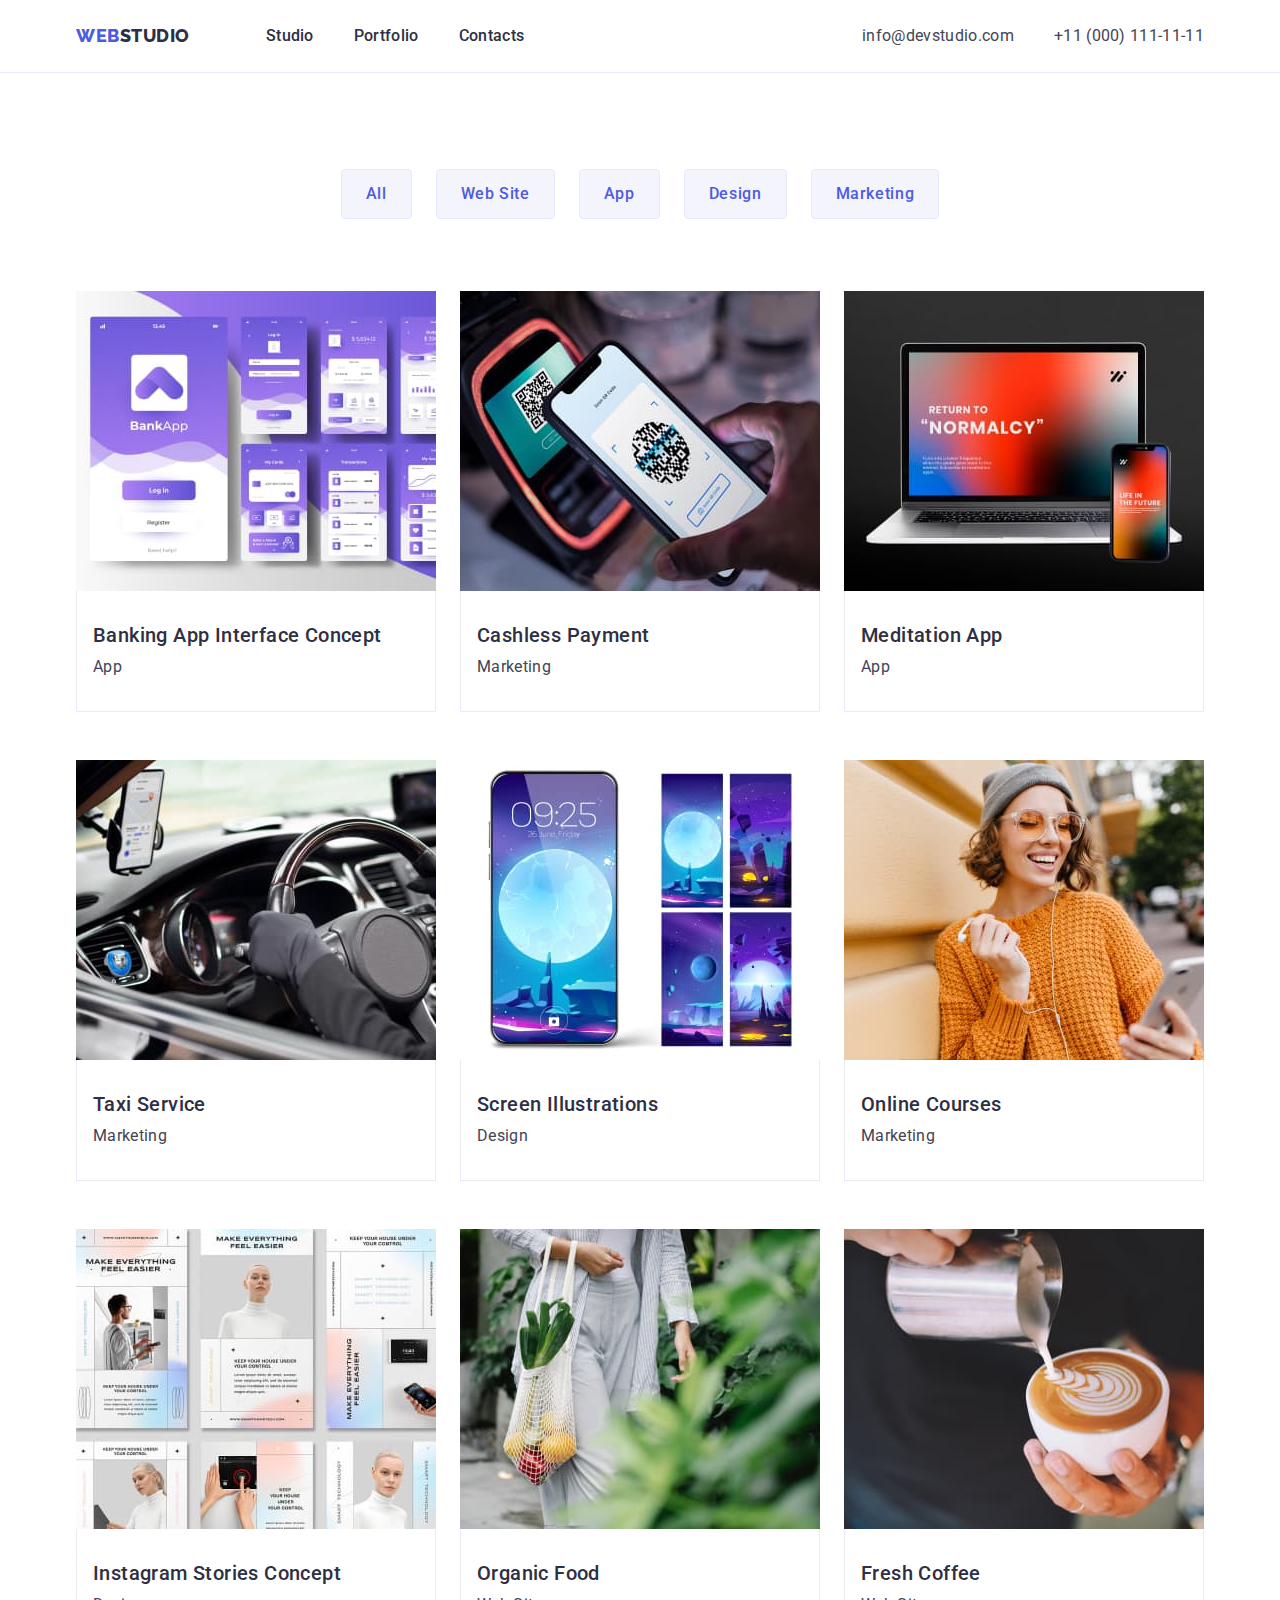
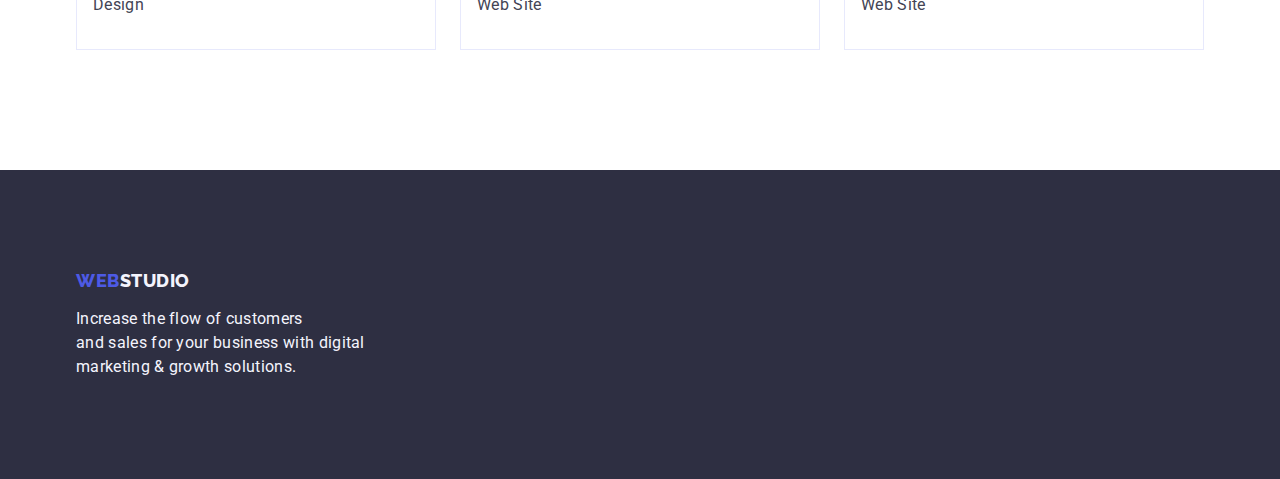
==== portfolio.html @ 68aa48b3 "Initial commit" ====
<!DOCTYPE html>
<html lang="en">
  <head>
    <meta charset="UTF-8" />
    <meta name="viewport" content="width=device-width, initial-scale=1.0" />
    <title>Portfolio</title>
    <!-- Fonts -->
    <link rel="preconnect" href="https://fonts.googleapis.com" />
    <link rel="preconnect" href="https://fonts.gstatic.com" crossorigin />
    <link
      href="https://fonts.googleapis.com/css2?family=Raleway:wght@800&family=Roboto:wght@400;500;700&display=swap"
      rel="stylesheet" />
    <!-- Normalize -->
    <link rel="stylesheet" href="https://cdn.jsdelivr.net/npm/modern-normalize@2.0.0/modern-normalize.min.css" />
    <!-- Custom styles -->
    <link href="css/styles.css" rel="stylesheet" />
  </head>
  <body>
    <!-- Header -->
    <header class="header">
      <div class="header-container container">
        <nav class="header-nav">
          <a class="web-logo link" href="./index.html">Web<span class="header-studio-logo">Studio</span></a>
          <ul class="header-list nav-list list">
            <li><a class="header-link link" href="./index.html">Studio</a></li>
            <li><a class="header-link link" href="./portfolio.html">Portfolio</a></li>
            <li><a class="header-link link" href="">Contacts</a></li>
          </ul>
        </nav>
        <address class="header-address">
          <ul class="header-list list">
            <li><a class="header-link link" href="mailto:info@devstudio.com">info@devstudio.com</a></li>
            <li><a class="header-link link" href="tel:+110001111111">+11 (000) 111-11-11</a></li>
          </ul>
        </address>
      </div>
    </header>

    <!-- Main content -->
    <main>
      <section class="portfolio-section">
        <div class="container">
          <h1 class="visually-hidden">Portfolio</h1>
          <ul class="button-list list">
            <li><button class="portfolio-btn btn" type="button">All</button></li>
            <li><button class="portfolio-btn btn" type="button">Web Site</button></li>
            <li><button class="portfolio-btn btn" type="button">App</button></li>
            <li><button class="portfolio-btn btn" type="button">Design</button></li>
            <li><button class="portfolio-btn btn" type="button">Marketing</button></li>
          </ul>
          <ul class="portfolio-list card-set list">
            <li class="card-set-item">
              <a href="" class="link">
                <img src="./images/portfolio/portfolio1.jpg" alt="Banking app" width="360" height="300" />
                <div class="potfolio-card">
                  <h2 class="list-header">Banking App Interface Concept</h2>
                  <p class="potfolio-item">App</p>
                </div>
              </a>
            </li>
            <li class="card-set-item">
              <a href="" class="link">
                <img src="./images/portfolio/portfolio2.jpg" alt="Cashless payment" width="360" height="300" />
                <div class="potfolio-card">
                  <h2 class="list-header">Cashless Payment</h2>
                  <p class="potfolio-item">Marketing</p>
                </div>
              </a>
            </li>
            <li class="card-set-item">
              <a href="" class="link">
                <img src="./images/portfolio/portfolio3.jpg" alt="Medidation app" width="360" height="300" />
                <div class="potfolio-card">
                  <h2 class="list-header">Meditation App</h2>
                  <p class="potfolio-item">App</p>
                </div>
              </a>
            </li>
            <li class="card-set-item">
              <a href="" class="link">
                <img src="./images/portfolio/portfolio4.jpg" alt="Taxi service" width="360" height="300" />
                <div class="potfolio-card">
                  <h2 class="list-header">Taxi Service</h2>
                  <p class="potfolio-item">Marketing</p>
                </div>
              </a>
            </li>
            <li class="card-set-item">
              <a href="" class="link">
                <img src="./images/portfolio/portfolio5.jpg" alt="Screen illustrations" width="360" height="300" />
                <div class="potfolio-card">
                  <h2 class="list-header">Screen Illustrations</h2>
                  <p class="portfolio-item">Design</p>
                </div>
              </a>
            </li>
            <li class="card-set-item">
              <a href="" class="link">
                <img src="./images/portfolio/portfolio6.jpg" alt="Online courses" width="360" height="300" />
                <div class="potfolio-card">
                  <h2 class="list-header">Online Courses</h2>
                  <p class="potfolio-item">Marketing</p>
                </div>
              </a>
            </li>
            <li class="card-set-item">
              <a href="" class="link">
                <img src="./images/portfolio/portfolio7.jpg" alt="Instagram stories" width="360" height="300" />
                <div class="potfolio-card">
                  <h2 class="list-header">Instagram Stories Concept</h2>
                  <p class="potfolio-item">Design</p>
                </div>
              </a>
            </li>
            <li class="card-set-item">
              <a href="" class="link">
                <img src="./images/portfolio/portfolio8.jpg" alt="Organic food" width="360" height="300" />
                <div class="potfolio-card">
                  <h2 class="list-header">Organic Food</h2>
                  <p class="potfolio-item">Web Site</p>
                </div>
              </a>
            </li>
            <li class="card-set-item">
              <a href="" class="link">
                <img src="./images/portfolio/portfolio9.jpg" alt="Fresh coffee" width="360" height="300" />
                <div class="potfolio-card">
                  <h2 class="list-header">Fresh Coffee</h2>
                  <p class="potfolio-item">Web Site</p>
                </div>
              </a>
            </li>
          </ul>
        </div>
      </section>
    </main>

    <!-- Footer -->
    <footer class="footer-section">
      <div class="container">
        <a class="web-logo bot-web-logo link" href="./index.html">Web<span class="footer-studio-logo">Studio</span></a>
        <p class="footer-text">
          Increase the flow of customers<br />
          and sales for your business with digital<br />
          marketing & growth solutions.
        </p>
      </div>
    </footer>
  </body>
</html>
---- css/styles.css ----
:root {
  /* Fonts */
  --primary-font: Roboto, sans-serif;
  --secondary-font: Raleway, sans-serif;
  /* Font Colors */
  --primary-cl: #434455;
  --secondary-cl: #2E2F42;
  --tertiary-cl: #F4F4FD;
  --web-cl: #4D5AE5;
  --header-ahf-cl: #404BBF;
  --hero-cl: #ffffff;
  /* Background Colors */
  --primary-bg-cl: #ffffff;
  --secondary-bg-cl: #2E2F42;
  --tertiary-bg-cl: #F4F4FD;
  --hero-btn-bg-cl: #4D5AE5;
  --pf-btn-border-cl: #E7E9FC;
  /* Flexbox grid */
  --items: 4;
  --indent-vertical: 24px;
  --indent-horizontal: var(--indent-vertical);
}

/**
  |============================
  | Common styles
  |============================
*/

body {
  font-family: var(--primary-font);
  font-size: 16px;
  line-height: 1.50;
  letter-spacing: 0.02em;
  color: var(--primary-cl);
  background-color: var(--primary-bg-cl);
}

.container {
  width: 1158px;
  margin-left: auto;
  margin-right: auto;
  padding-left: 15px;
  padding-right: 15px;
}

.card-set {
  display: flex;
  flex-wrap: wrap;
  row-gap: var(--indent-horizontal);
  column-gap: var(--indent-vertical);
}

.card-set-item {
  width: calc((100% - var(--indent-vertical) * (var(--items) - 1)) / var(--items));
}

.section-title {
  font-size: 36px;
  line-height: 1.11;
  text-align: center;
  text-transform: capitalize;
  color: var(--secondary-cl);
  margin-bottom: 72px;
}

.list-header {
  color: var(--secondary-cl);
  font-weight: 500;
  font-size: 20px;
  line-height: 1.20;
  margin-bottom: 8px;
}

.visually-hidden {
  position: absolute;
  width: 1px;
  height: 1px;
  margin: -1px;
  border: 0;
  padding: 0;
  white-space: nowrap;
  clip-path: inset(100%);
  clip: rect(0 0 0 0);
  overflow: hidden;
}

/* Reset */

h1,
h2,
h3,
h4,
h5,
h6,
p {
  margin: 0;
}

img {
  display: block;
  max-width: 100%;
  height: auto;
}

.list {
  list-style: none;
  margin: 0;
  padding: 0;
}

.link {
  text-decoration: none;
  font-style: normal;
  color: inherit;
}

.btn {
  font-family: inherit;
  cursor: pointer;
}

/**
  |============================
  | Header styles
  |============================
*/

.header {
  border-bottom: 1px solid var(--pf-btn-border-cl);
}

.header-link {
  display: block;
  padding-top: 24px;
  padding-bottom: 24px;
}

.header-container {
  display: flex;
  justify-content: space-between;
  align-items: center;
  flex-shrink: 0;
}

.web-logo {
  font-family: var(--secondary-font);
  font-weight: 800;
  font-size: 18px;
  line-height: 1.17;
  letter-spacing: 0.03em;
  text-transform: uppercase;
  color: var(--web-cl);
  margin-right: 76px;
}

.header-studio-logo {
  color: var(--secondary-cl);
}

.header-nav {
  display: flex;
  justify-content: space-between;
  align-items: center;
  flex-shrink: 0;
}

.header-address {
  display: flex;
  justify-content: space-between;
  align-items: center;
  flex-shrink: 0;
}

.header-list {
  display: flex;
  justify-content: space-between;
  align-items: center;
  flex-shrink: 0;
  gap: 40px;
}

.nav-list {
  font-weight: 500;
  color: var(--secondary-cl);
}

.header-list .link:active,
.header-list .link:hover,
.header-list .link:focus {
  color: var(--header-ahf-cl)
}

/**
  |============================
  | Main styles
  |============================
*/

/* Hero section */

.hero-section {
  background-color: var(--secondary-bg-cl);
  text-align: center;
  padding-top: 188px;
  padding-bottom: 188px;
}

.hero-title {
  color: var(--hero-cl);
  font-weight: 700;
  font-size: 56px;
  line-height: 1.07;
  padding-bottom: 48px;
  display: flex;
  flex-direction: column;
  max-width: 496px;
  flex-shrink: 0;
  margin: 0 auto;
}

.hero-btn {
  color: var(--hero-cl);
  background-color: var(--hero-btn-bg-cl);
  font-weight: 500;
  letter-spacing: 0.04em;
  display: block;
  margin: 0 auto;
  padding: 16px 32px;
  border-radius: 4px;
  min-width: 169px;
  height: 56px;
  border: none;
}

.hero-btn:active,
.hero-btn:focus,
.hero-btn:hover {
  background-color: var(--header-ahf-cl)
}

/* Features section */

.features-section {
  padding-top: 120px;
  padding-bottom: 120px;
}

/* WAWD section */

.wawd-section {
  padding-bottom: 120px;
}

.wawd-list {
  --items: 3;
}


/* Team section */

.team-section {
  background-color: var(--tertiary-bg-cl);
  padding-top: 120px;
  padding-bottom: 120px;
}

.team-item {
  text-align: center;
}

.team-list {
  box-shadow: 0px 2px 1px 0px rgba(46, 47, 66, 0.08), 0px 1px 1px 0px rgba(46, 47, 66, 0.16), 0px 1px 6px 0px rgba(46, 47, 66, 0.08);
  border-radius: 0px 0px 4px 4px;
}

.team-card {
  padding: 32px 16px;
  background-color: var(--primary-bg-cl);

}

/**
  |============================
  | Portfolio styles
  |============================
*/

.portfolio-section {
  padding-top: 96px;
  padding-bottom: 120px;
}

.portfolio-btn {
  font-weight: 500;
  text-align: center;
  letter-spacing: 0.04em;
  color: var(--web-cl);
  background-color: var(--tertiary-bg-cl);
  padding: 12px 24px;
  border: 1px solid var(--pf-btn-border-cl);
  border-radius: 4px;
}

.portfolio-btn:active,
.portfolio-btn:hover,
.portfolio-btn:focus {
  color: var(--hero-cl);
  background-color: var(--header-ahf-cl);
  border: 1px solid transparent;
}

.button-list {
  display: flex;
  gap: 24px;
  justify-content: center;
  margin-bottom: 72px;
}

.portfolio-list {
  --items: 3;
  --indent-horizontal: 48px;
}

.potfolio-card {
  padding: 32px 16px;
  border: 1px solid var(--pf-btn-border-cl);
  border-top: none;
}

/**
  |============================
  | Footer styles
  |============================
*/

.footer-section {
  background-color: var(--secondary-bg-cl);
  padding-top: 100px;
  padding-bottom: 100px;
}

.footer-studio-logo {
  color: var(--tertiary-cl);
  /* display: inline-block;
  margin-bottom: 16px; */
}

.bot-web-logo {
  /* bot req */
  display: inline-block;
  margin-bottom: 16px;
}

.footer-text {
  color: var(--tertiary-cl);
}

/**
  |============================
  | Additional bot requirements
  |============================
*/

/* common styles */
.section-title {
  letter-spacing: 0.02em;
}

.list-header {
  letter-spacing: 0.02em;
}

/* header styles */
.header-address {
  font-style: normal;
}

/* main styles */
.hero-title {
  letter-spacing: 0.02em;
}

.hero-btn {
  line-height: 1.50;
}

/* portfolio styles */
.portfolio-btn {
  line-height: 1.50;
}

.portfolio-list {
  column-gap: 24px;
  row-gap: 48px;
}
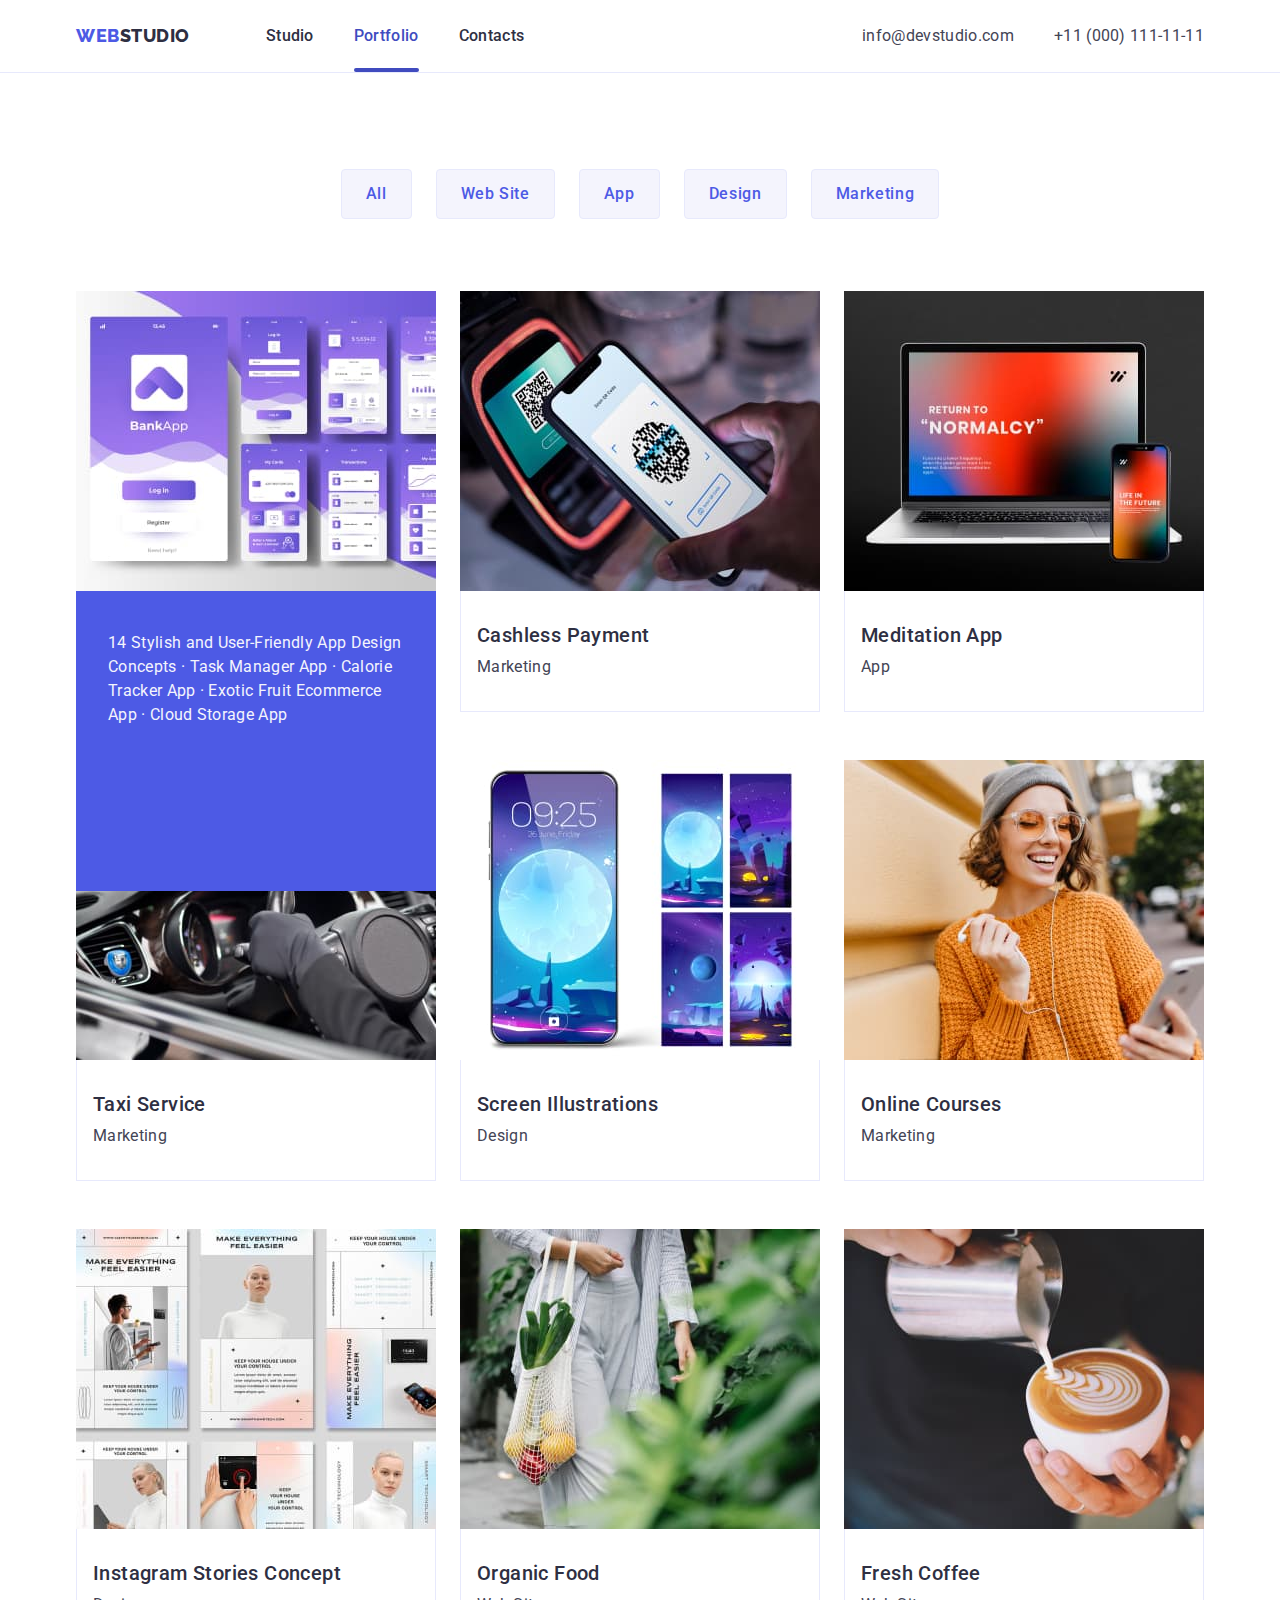
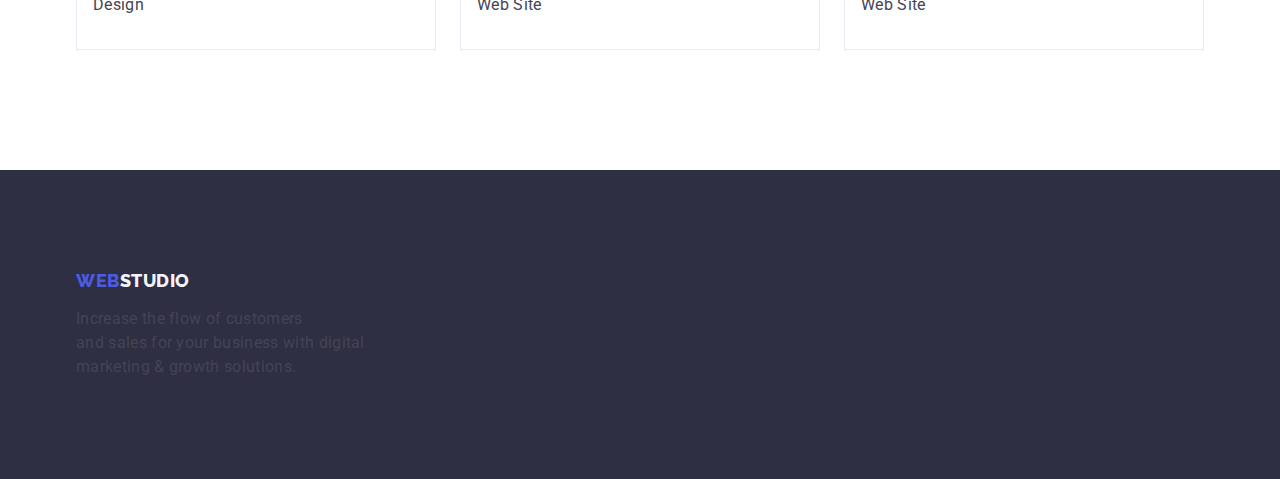
==== commit c0b6894e: "fff" ====
--- a/portfolio.html
+++ b/portfolio.html
@@ -7,9 +7,7 @@
     <!-- Fonts -->
     <link rel="preconnect" href="https://fonts.googleapis.com" />
     <link rel="preconnect" href="https://fonts.gstatic.com" crossorigin />
-    <link
-      href="https://fonts.googleapis.com/css2?family=Raleway:wght@800&family=Roboto:wght@400;500;700&display=swap"
-      rel="stylesheet" />
+    <link href="https://fonts.googleapis.com/css2?family=Raleway:wght@800&family=Roboto:wght@400;500;700&display=swap" rel="stylesheet" />
     <!-- Normalize -->
     <link rel="stylesheet" href="https://cdn.jsdelivr.net/npm/modern-normalize@2.0.0/modern-normalize.min.css" />
     <!-- Custom styles -->
@@ -22,15 +20,21 @@
         <nav class="header-nav">
           <a class="web-logo link" href="./index.html">Web<span class="header-studio-logo">Studio</span></a>
           <ul class="header-list nav-list list">
-            <li><a class="header-link link" href="./index.html">Studio</a></li>
-            <li><a class="header-link link" href="./portfolio.html">Portfolio</a></li>
-            <li><a class="header-link link" href="">Contacts</a></li>
+            <li><a class="header-link nav-link link" href="./index.html">Studio</a></li>
+            <li>
+              <a class="header-link nav-link active-link link" href="./portfolio.html">Portfolio</a>
+            </li>
+            <li><a class="header-link nav-link link" href="">Contacts</a></li>
           </ul>
         </nav>
         <address class="header-address">
           <ul class="header-list list">
-            <li><a class="header-link link" href="mailto:info@devstudio.com">info@devstudio.com</a></li>
-            <li><a class="header-link link" href="tel:+110001111111">+11 (000) 111-11-11</a></li>
+            <li>
+              <a class="header-link link" href="mailto:info@devstudio.com">info@devstudio.com</a>
+            </li>
+            <li>
+              <a class="header-link link" href="tel:+110001111111">+11 (000) 111-11-11</a>
+            </li>
           </ul>
         </address>
       </div>
@@ -50,85 +54,157 @@
           </ul>
           <ul class="portfolio-list card-set list">
             <li class="card-set-item">
-              <a href="" class="link">
-                <img src="./images/portfolio/portfolio1.jpg" alt="Banking app" width="360" height="300" />
-                <div class="potfolio-card">
-                  <h2 class="list-header">Banking App Interface Concept</h2>
-                  <p class="potfolio-item">App</p>
-                </div>
-              </a>
-            </li>
-            <li class="card-set-item">
-              <a href="" class="link">
-                <img src="./images/portfolio/portfolio2.jpg" alt="Cashless payment" width="360" height="300" />
-                <div class="potfolio-card">
-                  <h2 class="list-header">Cashless Payment</h2>
-                  <p class="potfolio-item">Marketing</p>
-                </div>
-              </a>
-            </li>
-            <li class="card-set-item">
-              <a href="" class="link">
-                <img src="./images/portfolio/portfolio3.jpg" alt="Medidation app" width="360" height="300" />
-                <div class="potfolio-card">
-                  <h2 class="list-header">Meditation App</h2>
-                  <p class="potfolio-item">App</p>
-                </div>
-              </a>
-            </li>
-            <li class="card-set-item">
-              <a href="" class="link">
-                <img src="./images/portfolio/portfolio4.jpg" alt="Taxi service" width="360" height="300" />
-                <div class="potfolio-card">
-                  <h2 class="list-header">Taxi Service</h2>
-                  <p class="potfolio-item">Marketing</p>
-                </div>
-              </a>
-            </li>
-            <li class="card-set-item">
-              <a href="" class="link">
-                <img src="./images/portfolio/portfolio5.jpg" alt="Screen illustrations" width="360" height="300" />
-                <div class="potfolio-card">
-                  <h2 class="list-header">Screen Illustrations</h2>
-                  <p class="portfolio-item">Design</p>
-                </div>
-              </a>
-            </li>
-            <li class="card-set-item">
-              <a href="" class="link">
-                <img src="./images/portfolio/portfolio6.jpg" alt="Online courses" width="360" height="300" />
-                <div class="potfolio-card">
-                  <h2 class="list-header">Online Courses</h2>
-                  <p class="potfolio-item">Marketing</p>
-                </div>
-              </a>
-            </li>
-            <li class="card-set-item">
-              <a href="" class="link">
-                <img src="./images/portfolio/portfolio7.jpg" alt="Instagram stories" width="360" height="300" />
-                <div class="potfolio-card">
-                  <h2 class="list-header">Instagram Stories Concept</h2>
-                  <p class="potfolio-item">Design</p>
-                </div>
-              </a>
-            </li>
-            <li class="card-set-item">
-              <a href="" class="link">
-                <img src="./images/portfolio/portfolio8.jpg" alt="Organic food" width="360" height="300" />
-                <div class="potfolio-card">
-                  <h2 class="list-header">Organic Food</h2>
-                  <p class="potfolio-item">Web Site</p>
-                </div>
-              </a>
-            </li>
-            <li class="card-set-item">
-              <a href="" class="link">
-                <img src="./images/portfolio/portfolio9.jpg" alt="Fresh coffee" width="360" height="300" />
-                <div class="potfolio-card">
-                  <h2 class="list-header">Fresh Coffee</h2>
-                  <p class="potfolio-item">Web Site</p>
-                </div>
-              </a>
+              <div class="portfolio-wrapper">
+                <a href="" class="link">
+                  <img src="./images/portfolio/portfolio1.jpg" alt="Banking app" width="360" height="300" />
+                  <div class="potfolio-card">
+                    <h2 class="list-header">Banking App Interface Concept</h2>
+                    <p class="potfolio-item">App</p>
+                  </div>
+                </a>
+              </div>
+              <div class="overlay">
+                <p class="overlay-decription">
+                  14 Stylish and User-Friendly App Design Concepts · Task Manager App · Calorie Tracker App · Exotic Fruit Ecommerce App · Cloud
+                  Storage App
+                </p>
+              </div>
+            </li>
+            <li class="card-set-item">
+              <div class="portfolio-wrapper">
+                <a href="" class="link">
+                  <img src="./images/portfolio/portfolio2.jpg" alt="Cashless payment" width="360" height="300" />
+                  <div class="potfolio-card">
+                    <h2 class="list-header">Cashless Payment</h2>
+                    <p class="potfolio-item">Marketing</p>
+                  </div>
+                </a>
+              </div>
+              <div class="overlay">
+                <p class="overlay-decription">
+                  14 Stylish and User-Friendly App Design Concepts · Task Manager App · Calorie Tracker App · Exotic Fruit Ecommerce App · Cloud
+                  Storage App
+                </p>
+              </div>
+            </li>
+            <li class="card-set-item">
+              <div class="portfolio-wrapper">
+                <a href="" class="link">
+                  <img src="./images/portfolio/portfolio3.jpg" alt="Medidation app" width="360" height="300" />
+                  <div class="potfolio-card">
+                    <h2 class="list-header">Meditation App</h2>
+                    <p class="potfolio-item">App</p>
+                  </div>
+                </a>
+              </div>
+              <div class="overlay">
+                <p class="overlay-decription">
+                  14 Stylish and User-Friendly App Design Concepts · Task Manager App · Calorie Tracker App · Exotic Fruit Ecommerce App · Cloud
+                  Storage App
+                </p>
+              </div>
+            </li>
+            <li class="card-set-item">
+              <div class="portfolio-wrapper">
+                <a href="" class="link">
+                  <img src="./images/portfolio/portfolio4.jpg" alt="Taxi service" width="360" height="300" />
+                  <div class="potfolio-card">
+                    <h2 class="list-header">Taxi Service</h2>
+                    <p class="potfolio-item">Marketing</p>
+                  </div>
+                </a>
+              </div>
+              <div class="overlay">
+                <p class="overlay-decription">
+                  14 Stylish and User-Friendly App Design Concepts · Task Manager App · Calorie Tracker App · Exotic Fruit Ecommerce App · Cloud
+                  Storage App
+                </p>
+              </div>
+            </li>
+            <li class="card-set-item">
+              <div class="portfolio-wrapper">
+                <a href="" class="link">
+                  <img src="./images/portfolio/portfolio5.jpg" alt="Screen illustrations" width="360" height="300" />
+                  <div class="potfolio-card">
+                    <h2 class="list-header">Screen Illustrations</h2>
+                    <p class="portfolio-item">Design</p>
+                  </div>
+                </a>
+              </div>
+              <div class="overlay">
+                <p class="overlay-decription">
+                  14 Stylish and User-Friendly App Design Concepts · Task Manager App · Calorie Tracker App · Exotic Fruit Ecommerce App · Cloud
+                  Storage App
+                </p>
+              </div>
+            </li>
+            <li class="card-set-item">
+              <div class="portfolio-wrapper">
+                <a href="" class="link">
+                  <img src="./images/portfolio/portfolio6.jpg" alt="Online courses" width="360" height="300" />
+                  <div class="potfolio-card">
+                    <h2 class="list-header">Online Courses</h2>
+                    <p class="potfolio-item">Marketing</p>
+                  </div>
+                </a>
+              </div>
+              <div class="overlay">
+                <p class="overlay-decription">
+                  14 Stylish and User-Friendly App Design Concepts · Task Manager App · Calorie Tracker App · Exotic Fruit Ecommerce App · Cloud
+                  Storage App
+                </p>
+              </div>
+            </li>
+            <li class="card-set-item">
+              <div class="portfolio-wrapper">
+                <a href="" class="link">
+                  <img src="./images/portfolio/portfolio7.jpg" alt="Instagram stories" width="360" height="300" />
+                  <div class="potfolio-card">
+                    <h2 class="list-header">Instagram Stories Concept</h2>
+                    <p class="potfolio-item">Design</p>
+                  </div>
+                </a>
+              </div>
+              <div class="overlay">
+                <p class="overlay-decription">
+                  14 Stylish and User-Friendly App Design Concepts · Task Manager App · Calorie Tracker App · Exotic Fruit Ecommerce App · Cloud
+                  Storage App
+                </p>
+              </div>
+            </li>
+            <li class="card-set-item">
+              <div class="portfolio-wrapper">
+                <a href="" class="link">
+                  <img src="./images/portfolio/portfolio8.jpg" alt="Organic food" width="360" height="300" />
+                  <div class="potfolio-card">
+                    <h2 class="list-header">Organic Food</h2>
+                    <p class="potfolio-item">Web Site</p>
+                  </div>
+                </a>
+              </div>
+              <div class="overlay">
+                <p class="overlay-decription">
+                  14 Stylish and User-Friendly App Design Concepts · Task Manager App · Calorie Tracker App · Exotic Fruit Ecommerce App · Cloud
+                  Storage App
+                </p>
+              </div>
+            </li>
+            <li class="card-set-item">
+              <div class="portfolio-wrapper">
+                <a href="" class="link">
+                  <img src="./images/portfolio/portfolio9.jpg" alt="Fresh coffee" width="360" height="300" />
+                  <div class="potfolio-card">
+                    <h2 class="list-header">Fresh Coffee</h2>
+                    <p class="potfolio-item">Web Site</p>
+                  </div>
+                </a>
+              </div>
+              <div class="overlay">
+                <p class="overlay-decription">
+                  14 Stylish and User-Friendly App Design Concepts · Task Manager App · Calorie Tracker App · Exotic Fruit Ecommerce App · Cloud
+                  Storage App
+                </p>
+              </div>
             </li>
           </ul>
         </div>
--- a/css/styles.css
+++ b/css/styles.css
@@ -19,6 +19,8 @@
   --items: 4;
   --indent-vertical: 24px;
   --indent-horizontal: var(--indent-vertical);
+  /* Others */
+  --anim: 250ms cubic-bezier(0.4, 0, 0.2, 1);
 }
 
 /**
@@ -130,17 +132,25 @@
   border-bottom: 1px solid var(--pf-btn-border-cl);
 }
 
+.header-container {
+  display: flex;
+  justify-content: space-between;
+  align-items: center;
+  flex-shrink: 0;
+}
+
 .header-link {
   display: block;
   padding-top: 24px;
   padding-bottom: 24px;
-}
-
-.header-container {
-  display: flex;
-  justify-content: space-between;
-  align-items: center;
-  flex-shrink: 0;
+
+  transition: color var(--anim);
+}
+
+.header-link:active,
+.header-link:hover,
+.header-link:focus {
+  color: var(--header-ahf-cl)
 }
 
 .web-logo {
@@ -185,10 +195,23 @@
   color: var(--secondary-cl);
 }
 
-.header-list .link:active,
-.header-list .link:hover,
-.header-list .link:focus {
-  color: var(--header-ahf-cl)
+.nav-link {
+  position: relative;
+}
+
+.active-link {
+  color: #404bbf;
+}
+
+.active-link::after {
+  content: '';
+  position: absolute;
+  bottom: 0;
+  left: 0;
+  width: 100%;
+  height: 4px;
+  background-color: var(--header-ahf-cl);
+  border-radius: 2px;
 }
 
 /**
@@ -201,29 +224,33 @@
 
 .hero-section {
   background-color: var(--secondary-bg-cl);
+  background-image: linear-gradient(rgba(46, 47, 66, 0.7), rgba(46, 47, 66, 0.7)), url(../images/main-page/people-office.jpg);
+  background-repeat: no-repeat;
+  background-position: center;
+  background-size: cover;
   text-align: center;
   padding-top: 188px;
   padding-bottom: 188px;
+  max-width: 1440px;
+  margin: 0 auto;
 }
 
 .hero-title {
+  display: flex;
+  flex-direction: column;
+  max-width: 496px;
+  flex-shrink: 0;
+  margin: 0 auto;
+
   color: var(--hero-cl);
   font-weight: 700;
   font-size: 56px;
   line-height: 1.07;
   padding-bottom: 48px;
-  display: flex;
-  flex-direction: column;
-  max-width: 496px;
-  flex-shrink: 0;
-  margin: 0 auto;
+
 }
 
 .hero-btn {
-  color: var(--hero-cl);
-  background-color: var(--hero-btn-bg-cl);
-  font-weight: 500;
-  letter-spacing: 0.04em;
   display: block;
   margin: 0 auto;
   padding: 16px 32px;
@@ -231,6 +258,13 @@
   min-width: 169px;
   height: 56px;
   border: none;
+
+  color: var(--hero-cl);
+  background-color: var(--hero-btn-bg-cl);
+  font-weight: 500;
+  letter-spacing: 0.04em;
+
+  transition: background-color var(--anim);
 }
 
 .hero-btn:active,
@@ -246,6 +280,18 @@
   padding-bottom: 120px;
 }
 
+.features-icon-box {
+  display: flex;
+  align-items: center;
+  justify-content: center;
+  gap: 24px;
+
+  height: 112px;
+  background-color: var(--tertiary-bg-cl);
+  border-radius: 4px;
+  margin-bottom: 8px;
+}
+
 /* WAWD section */
 
 .wawd-section {
@@ -267,6 +313,7 @@
 
 .team-item {
   text-align: center;
+  margin-bottom: 8px;
 }
 
 .team-list {
@@ -277,7 +324,64 @@
 .team-card {
   padding: 32px 16px;
   background-color: var(--primary-bg-cl);
-
+}
+
+.team-contacts-link {
+  display: flex;
+  align-items: center;
+  justify-content: center;
+
+  border-radius: 50%;
+  background-color: var(--hero-btn-bg-cl);
+  width: 40px;
+  height: 40px;
+
+  transition: background-color var(--anim);
+}
+
+.team-contacts-link:hover {
+  background-color: var(--header-ahf-cl);
+}
+
+.team-contacts-icon {
+  fill: #F4F4FD;
+}
+
+/* Customers styles */
+
+.customers-section {
+  padding-top: 120px;
+  padding-bottom: 120px;
+}
+
+.customers-list {
+  --items: 6;
+}
+
+.customers-link {
+  display: flex;
+  align-items: center;
+  justify-content: center;
+
+  width: 168px;
+  height: 88px;
+  border: 1px solid #8e8f99;
+  border-radius: 4px;
+  flex-shrink: 0;
+
+  transition: border-color var(--anim);
+}
+
+.customers-icon {
+  fill: #8e8f99;
+}
+
+.customers-link:hover {
+  border-color: #404BBF;
+}
+
+.customers-link:hover .customers-icon {
+  fill: #404BBF;
 }
 
 /**
@@ -295,11 +399,14 @@
   font-weight: 500;
   text-align: center;
   letter-spacing: 0.04em;
+
   color: var(--web-cl);
   background-color: var(--tertiary-bg-cl);
   padding: 12px 24px;
   border: 1px solid var(--pf-btn-border-cl);
   border-radius: 4px;
+
+  transition: color background-color var(--anim);
 }
 
 .portfolio-btn:active,
@@ -318,6 +425,7 @@
 }
 
 .portfolio-list {
+  position: relative;
   --items: 3;
   --indent-horizontal: 48px;
 }
@@ -328,6 +436,27 @@
   border-top: none;
 }
 
+/* Overlay styles */
+
+.overlay {
+  position: absolute;
+  top: 0;
+  left: 0;
+
+  width: 360px;
+  height: 300px;
+
+  transform: translateY(100%);
+
+  flex-shrink: 0;
+  background-color: var(--hero-btn-bg-cl);
+}
+
+.overlay-decription {
+  color: var(--tertiary-cl);
+  padding: 40px 32px 164px 32px;
+}
+
 /**
   |============================
   | Footer styles
@@ -352,9 +481,103 @@
   margin-bottom: 16px;
 }
 
-.footer-text {
+.footer-left-text {
   color: var(--tertiary-cl);
-}
+  padding-right: 120px;
+}
+
+.footer-right-text {
+  color: var(--hero-cl);
+  font-weight: 500;
+  padding-bottom: 16px;
+}
+
+.footer-container {
+  display: flex;
+}
+
+.footer-contacts-link {
+  display: flex;
+  align-items: center;
+  justify-content: center;
+
+  border-radius: 50%;
+  background-color: var(--hero-btn-bg-cl);
+  width: 40px;
+  height: 40px;
+
+  transition: background-color var(--anim);
+}
+
+.footer-contacts-link:hover {
+  background-color: #31D0AA;
+}
+
+.footer-contacts-icon {
+  fill: var(--hero-cl);
+}
+
+/**
+  |============================
+  | Modal window styles
+  |============================
+*/
+
+.backdrop {
+  position: fixed;
+  top: 0;
+  left: 0;
+  width: 100%;
+  height: 100%;
+  background-color: rgba(46, 47, 66, 0.40);
+}
+
+.backdrop.is-hidden {
+  opacity: 0;
+  visibility: hidden;
+  pointer-events: none;
+}
+
+.modal {
+  position: absolute;
+  top: 50%;
+  left: 50%;
+  transform: translateX(-50%) translateY(-50%);
+
+  width: 408px;
+  height: 584px;
+  flex-shrink: 0;
+  border-radius: 4px;
+  background-color: var(--dairy, #FCFCFC);
+  box-shadow: 0px 2px 1px 0px rgba(0, 0, 0, 0.20), 0px 1px 3px 0px rgba(0, 0, 0, 0.12), 0px 1px 1px 0px rgba(0, 0, 0, 0.14);
+}
+
+.modal-btn {
+  position: absolute;
+  top: 24px;
+  right: 24px;
+
+  display: flex;
+  align-items: center;
+  justify-content: center;
+
+  width: 24px;
+  height: 24px;
+  flex-shrink: 0;
+  border-radius: 24px;
+  border: 1px solid rgba(0, 0, 0, 0.10);
+  background: var(--cornflower, #E7E9FC);
+  padding: 0;
+}
+
+.modal-icon {
+  stroke: #2E2F42;
+}
+
+
+
+
+
 
 /**
   |============================
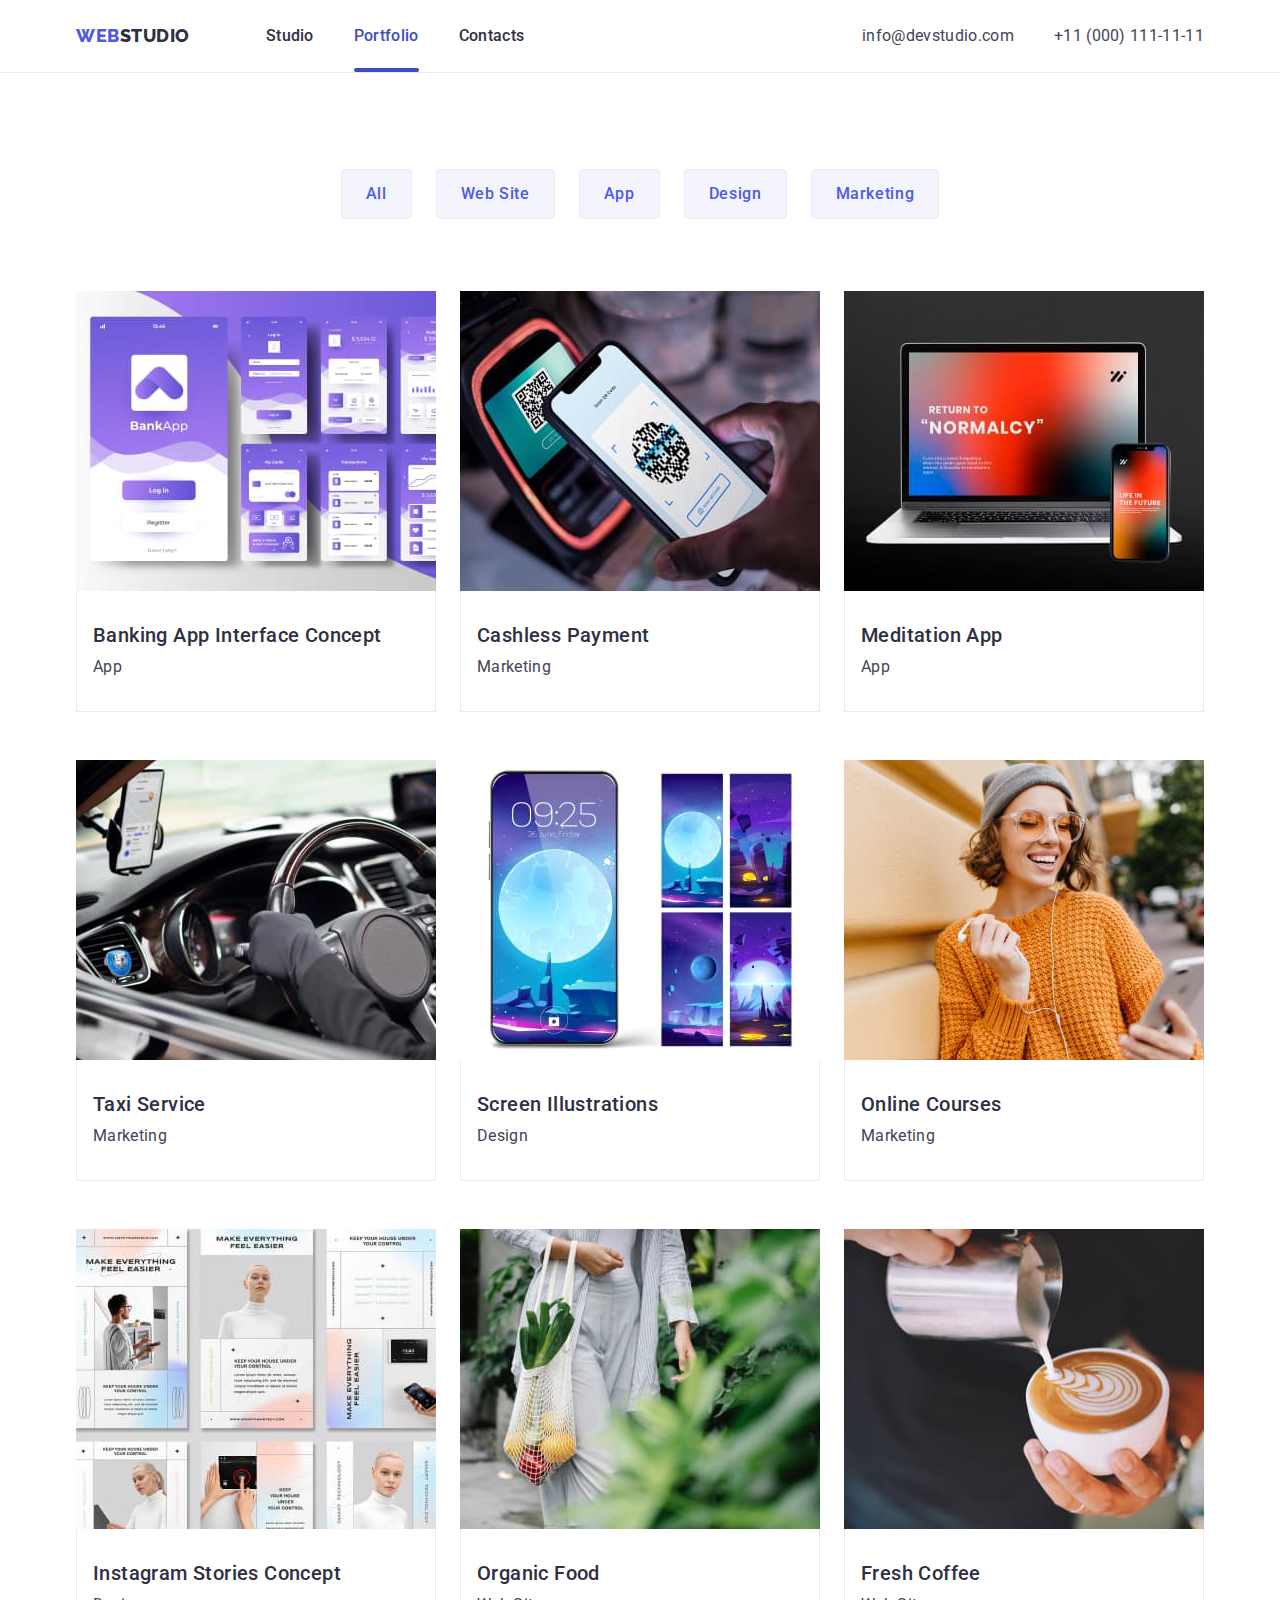
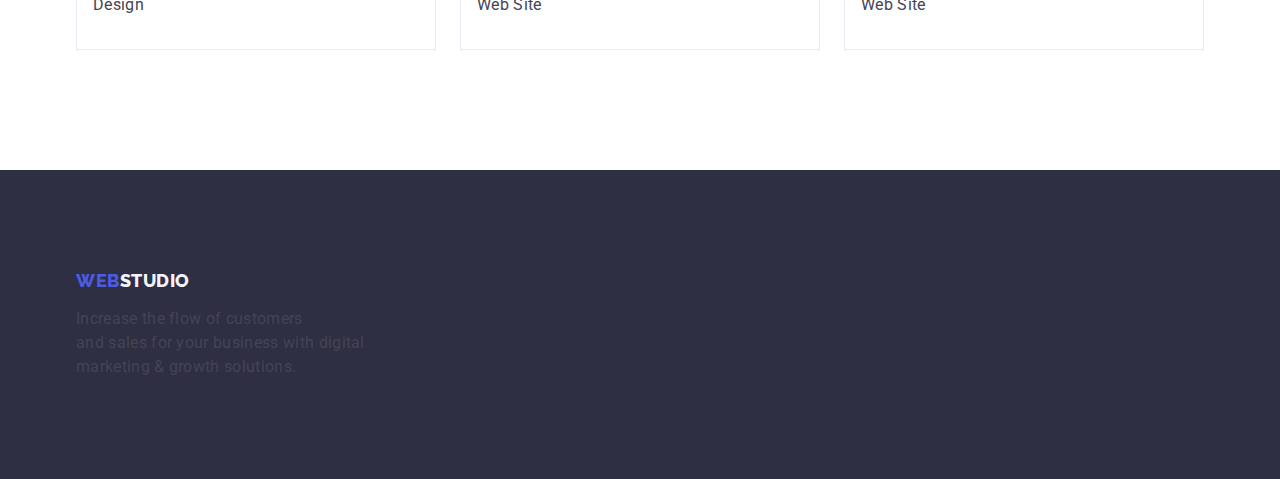
==== commit 406e7527: "fina" ====
--- a/portfolio.html
+++ b/portfolio.html
@@ -52,159 +52,160 @@
             <li><button class="portfolio-btn btn" type="button">Design</button></li>
             <li><button class="portfolio-btn btn" type="button">Marketing</button></li>
           </ul>
+
           <ul class="portfolio-list card-set list">
-            <li class="card-set-item">
-              <div class="portfolio-wrapper">
-                <a href="" class="link">
+            <li class="card-set-item portfolio-item">
+              <a href="" class="link">
+                <div class="portfolio-wrapper">
                   <img src="./images/portfolio/portfolio1.jpg" alt="Banking app" width="360" height="300" />
-                  <div class="potfolio-card">
-                    <h2 class="list-header">Banking App Interface Concept</h2>
-                    <p class="potfolio-item">App</p>
-                  </div>
-                </a>
-              </div>
-              <div class="overlay">
-                <p class="overlay-decription">
-                  14 Stylish and User-Friendly App Design Concepts · Task Manager App · Calorie Tracker App · Exotic Fruit Ecommerce App · Cloud
-                  Storage App
-                </p>
-              </div>
-            </li>
-            <li class="card-set-item">
-              <div class="portfolio-wrapper">
-                <a href="" class="link">
+                  <div class="overlay">
+                    <p class="overlay-decription">
+                      14 Stylish and User-Friendly App Design Concepts · Task Manager App · Calorie Tracker App · Exotic Fruit Ecommerce App · Cloud
+                      Storage App
+                    </p>
+                  </div>
+                </div>
+                <div class="potfolio-card">
+                  <h2 class="list-header">Banking App Interface Concept</h2>
+                  <p class="list-description">App</p>
+                </div>
+              </a>
+            </li>
+            <li class="card-set-item portfolio-item">
+              <a href="" class="link">
+                <div class="portfolio-wrapper">
                   <img src="./images/portfolio/portfolio2.jpg" alt="Cashless payment" width="360" height="300" />
-                  <div class="potfolio-card">
-                    <h2 class="list-header">Cashless Payment</h2>
-                    <p class="potfolio-item">Marketing</p>
-                  </div>
-                </a>
-              </div>
-              <div class="overlay">
-                <p class="overlay-decription">
-                  14 Stylish and User-Friendly App Design Concepts · Task Manager App · Calorie Tracker App · Exotic Fruit Ecommerce App · Cloud
-                  Storage App
-                </p>
-              </div>
-            </li>
-            <li class="card-set-item">
-              <div class="portfolio-wrapper">
-                <a href="" class="link">
+                  <div class="overlay">
+                    <p class="overlay-decription">
+                      14 Stylish and User-Friendly App Design Concepts · Task Manager App · Calorie Tracker App · Exotic Fruit Ecommerce App · Cloud
+                      Storage App
+                    </p>
+                  </div>
+                </div>
+                <div class="potfolio-card">
+                  <h2 class="list-header">Cashless Payment</h2>
+                  <p class="list-decription">Marketing</p>
+                </div>
+              </a>
+            </li>
+            <li class="card-set-item portfolio-item">
+              <a href="" class="link">
+                <div class="portfolio-wrapper">
                   <img src="./images/portfolio/portfolio3.jpg" alt="Medidation app" width="360" height="300" />
-                  <div class="potfolio-card">
-                    <h2 class="list-header">Meditation App</h2>
-                    <p class="potfolio-item">App</p>
-                  </div>
-                </a>
-              </div>
-              <div class="overlay">
-                <p class="overlay-decription">
-                  14 Stylish and User-Friendly App Design Concepts · Task Manager App · Calorie Tracker App · Exotic Fruit Ecommerce App · Cloud
-                  Storage App
-                </p>
-              </div>
-            </li>
-            <li class="card-set-item">
-              <div class="portfolio-wrapper">
-                <a href="" class="link">
+                  <div class="overlay">
+                    <p class="overlay-decription">
+                      14 Stylish and User-Friendly App Design Concepts · Task Manager App · Calorie Tracker App · Exotic Fruit Ecommerce App · Cloud
+                      Storage App
+                    </p>
+                  </div>
+                </div>
+                <div class="potfolio-card">
+                  <h2 class="list-header">Meditation App</h2>
+                  <p class="list-decription">App</p>
+                </div>
+              </a>
+            </li>
+            <li class="card-set-item portfolio-item">
+              <a href="" class="link">
+                <div class="portfolio-wrapper">
                   <img src="./images/portfolio/portfolio4.jpg" alt="Taxi service" width="360" height="300" />
-                  <div class="potfolio-card">
-                    <h2 class="list-header">Taxi Service</h2>
-                    <p class="potfolio-item">Marketing</p>
-                  </div>
-                </a>
-              </div>
-              <div class="overlay">
-                <p class="overlay-decription">
-                  14 Stylish and User-Friendly App Design Concepts · Task Manager App · Calorie Tracker App · Exotic Fruit Ecommerce App · Cloud
-                  Storage App
-                </p>
-              </div>
-            </li>
-            <li class="card-set-item">
-              <div class="portfolio-wrapper">
-                <a href="" class="link">
+                  <div class="overlay">
+                    <p class="overlay-decription">
+                      14 Stylish and User-Friendly App Design Concepts · Task Manager App · Calorie Tracker App · Exotic Fruit Ecommerce App · Cloud
+                      Storage App
+                    </p>
+                  </div>
+                </div>
+                <div class="potfolio-card">
+                  <h2 class="list-header">Taxi Service</h2>
+                  <p class="list-decription">Marketing</p>
+                </div>
+              </a>
+            </li>
+            <li class="card-set-item portfolio-item">
+              <a href="" class="link">
+                <div class="portfolio-wrapper">
                   <img src="./images/portfolio/portfolio5.jpg" alt="Screen illustrations" width="360" height="300" />
-                  <div class="potfolio-card">
-                    <h2 class="list-header">Screen Illustrations</h2>
-                    <p class="portfolio-item">Design</p>
-                  </div>
-                </a>
-              </div>
-              <div class="overlay">
-                <p class="overlay-decription">
-                  14 Stylish and User-Friendly App Design Concepts · Task Manager App · Calorie Tracker App · Exotic Fruit Ecommerce App · Cloud
-                  Storage App
-                </p>
-              </div>
-            </li>
-            <li class="card-set-item">
-              <div class="portfolio-wrapper">
-                <a href="" class="link">
+                  <div class="overlay">
+                    <p class="overlay-decription">
+                      14 Stylish and User-Friendly App Design Concepts · Task Manager App · Calorie Tracker App · Exotic Fruit Ecommerce App · Cloud
+                      Storage App
+                    </p>
+                  </div>
+                </div>
+                <div class="potfolio-card">
+                  <h2 class="list-header">Screen Illustrations</h2>
+                  <p class="plist-decription">Design</p>
+                </div>
+              </a>
+            </li>
+            <li class="card-set-item portfolio-item">
+              <a href="" class="link">
+                <div class="portfolio-wrapper">
                   <img src="./images/portfolio/portfolio6.jpg" alt="Online courses" width="360" height="300" />
-                  <div class="potfolio-card">
-                    <h2 class="list-header">Online Courses</h2>
-                    <p class="potfolio-item">Marketing</p>
-                  </div>
-                </a>
-              </div>
-              <div class="overlay">
-                <p class="overlay-decription">
-                  14 Stylish and User-Friendly App Design Concepts · Task Manager App · Calorie Tracker App · Exotic Fruit Ecommerce App · Cloud
-                  Storage App
-                </p>
-              </div>
-            </li>
-            <li class="card-set-item">
-              <div class="portfolio-wrapper">
-                <a href="" class="link">
+                  <div class="overlay">
+                    <p class="overlay-decription">
+                      14 Stylish and User-Friendly App Design Concepts · Task Manager App · Calorie Tracker App · Exotic Fruit Ecommerce App · Cloud
+                      Storage App
+                    </p>
+                  </div>
+                </div>
+                <div class="potfolio-card">
+                  <h2 class="list-header">Online Courses</h2>
+                  <p class="list-decription">Marketing</p>
+                </div>
+              </a>
+            </li>
+            <li class="card-set-item portfolio-item">
+              <a href="" class="link">
+                <div class="portfolio-wrapper">
                   <img src="./images/portfolio/portfolio7.jpg" alt="Instagram stories" width="360" height="300" />
-                  <div class="potfolio-card">
-                    <h2 class="list-header">Instagram Stories Concept</h2>
-                    <p class="potfolio-item">Design</p>
-                  </div>
-                </a>
-              </div>
-              <div class="overlay">
-                <p class="overlay-decription">
-                  14 Stylish and User-Friendly App Design Concepts · Task Manager App · Calorie Tracker App · Exotic Fruit Ecommerce App · Cloud
-                  Storage App
-                </p>
-              </div>
-            </li>
-            <li class="card-set-item">
-              <div class="portfolio-wrapper">
-                <a href="" class="link">
+                  <div class="overlay">
+                    <p class="overlay-decription">
+                      14 Stylish and User-Friendly App Design Concepts · Task Manager App · Calorie Tracker App · Exotic Fruit Ecommerce App · Cloud
+                      Storage App
+                    </p>
+                  </div>
+                </div>
+                <div class="potfolio-card">
+                  <h2 class="list-header">Instagram Stories Concept</h2>
+                  <p class="list-decription">Design</p>
+                </div>
+              </a>
+            </li>
+            <li class="card-set-item portfolio-item">
+              <a href="" class="link">
+                <div class="portfolio-wrapper">
                   <img src="./images/portfolio/portfolio8.jpg" alt="Organic food" width="360" height="300" />
-                  <div class="potfolio-card">
-                    <h2 class="list-header">Organic Food</h2>
-                    <p class="potfolio-item">Web Site</p>
-                  </div>
-                </a>
-              </div>
-              <div class="overlay">
-                <p class="overlay-decription">
-                  14 Stylish and User-Friendly App Design Concepts · Task Manager App · Calorie Tracker App · Exotic Fruit Ecommerce App · Cloud
-                  Storage App
-                </p>
-              </div>
-            </li>
-            <li class="card-set-item">
-              <div class="portfolio-wrapper">
-                <a href="" class="link">
+                  <div class="overlay">
+                    <p class="overlay-decription">
+                      14 Stylish and User-Friendly App Design Concepts · Task Manager App · Calorie Tracker App · Exotic Fruit Ecommerce App · Cloud
+                      Storage App
+                    </p>
+                  </div>
+                </div>
+                <div class="potfolio-card">
+                  <h2 class="list-header">Organic Food</h2>
+                  <p class="list-decription">Web Site</p>
+                </div>
+              </a>
+            </li>
+            <li class="card-set-item portfolio-item">
+              <a href="" class="link">
+                <div class="portfolio-wrapper">
                   <img src="./images/portfolio/portfolio9.jpg" alt="Fresh coffee" width="360" height="300" />
-                  <div class="potfolio-card">
-                    <h2 class="list-header">Fresh Coffee</h2>
-                    <p class="potfolio-item">Web Site</p>
-                  </div>
-                </a>
-              </div>
-              <div class="overlay">
-                <p class="overlay-decription">
-                  14 Stylish and User-Friendly App Design Concepts · Task Manager App · Calorie Tracker App · Exotic Fruit Ecommerce App · Cloud
-                  Storage App
-                </p>
-              </div>
+                  <div class="overlay">
+                    <p class="overlay-decription">
+                      14 Stylish and User-Friendly App Design Concepts · Task Manager App · Calorie Tracker App · Exotic Fruit Ecommerce App · Cloud
+                      Storage App
+                    </p>
+                  </div>
+                </div>
+                <div class="potfolio-card">
+                  <h2 class="list-header">Fresh Coffee</h2>
+                  <p class="list-decription">Web Site</p>
+                </div>
+              </a>
             </li>
           </ul>
         </div>
--- a/css/styles.css
+++ b/css/styles.css
@@ -425,10 +425,16 @@
 }
 
 .portfolio-list {
-  position: relative;
   --items: 3;
   --indent-horizontal: 48px;
 }
+
+.portfolio-wrapper {
+  position: relative;
+  overflow: hidden;
+}
+
+.portfolio-item {}
 
 .potfolio-card {
   padding: 32px 16px;
@@ -443,13 +449,19 @@
   top: 0;
   left: 0;
 
-  width: 360px;
-  height: 300px;
+  width: 100%;
+  height: 100%;
 
   transform: translateY(100%);
 
   flex-shrink: 0;
   background-color: var(--hero-btn-bg-cl);
+
+  transition: transform var(--anim);
+}
+
+.portfolio-item:hover .overlay {
+  transform: translateY(0);
 }
 
 .overlay-decription {
@@ -530,6 +542,8 @@
   width: 100%;
   height: 100%;
   background-color: rgba(46, 47, 66, 0.40);
+
+  transition: opacity 250ms ease-out, visibility 250ms ease-out;
 }
 
 .backdrop.is-hidden {
@@ -550,6 +564,13 @@
   border-radius: 4px;
   background-color: var(--dairy, #FCFCFC);
   box-shadow: 0px 2px 1px 0px rgba(0, 0, 0, 0.20), 0px 1px 3px 0px rgba(0, 0, 0, 0.12), 0px 1px 1px 0px rgba(0, 0, 0, 0.14);
+
+  transition: opacity 300ms ease-out 250ms, transform 300ms ease-out 250ms;
+}
+
+.backdrop.is-hidden .modal {
+  opacity: 0;
+  transform: translateX(-50%) translateY(-70%);
 }
 
 .modal-btn {
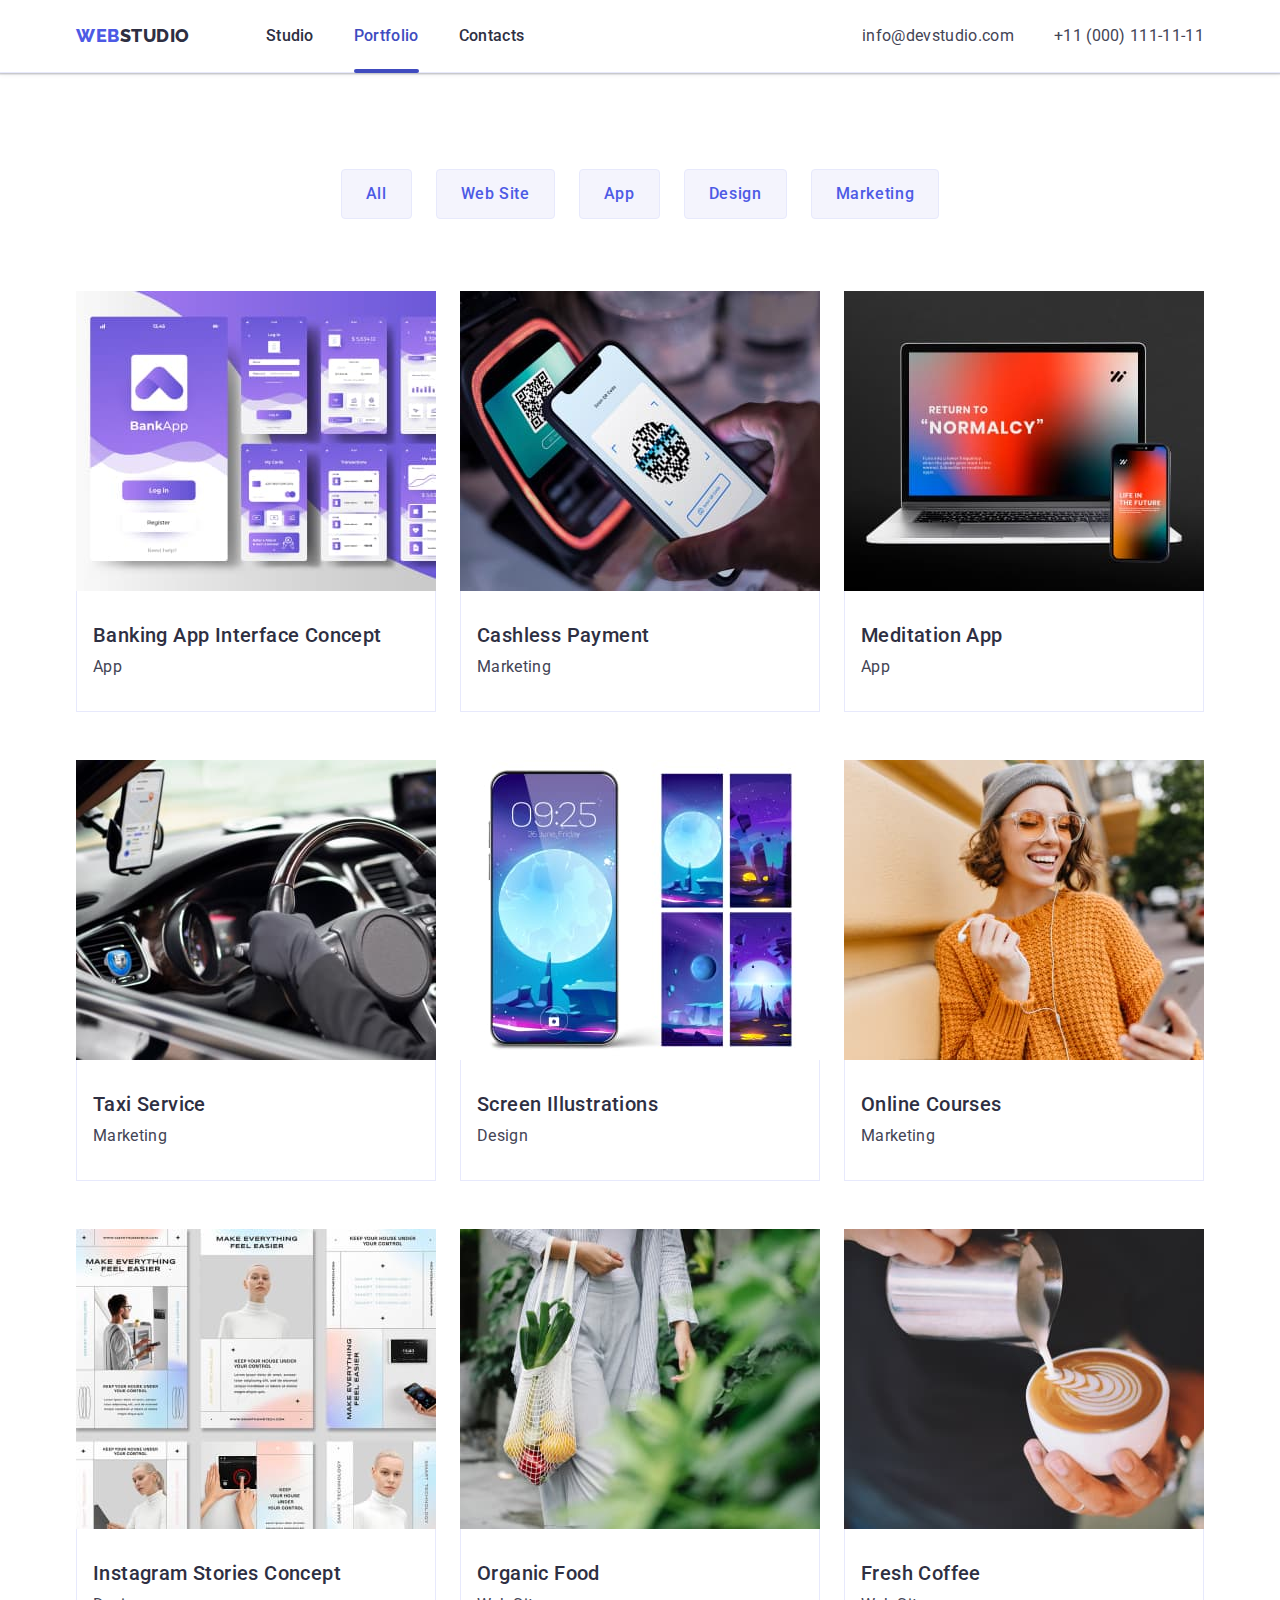
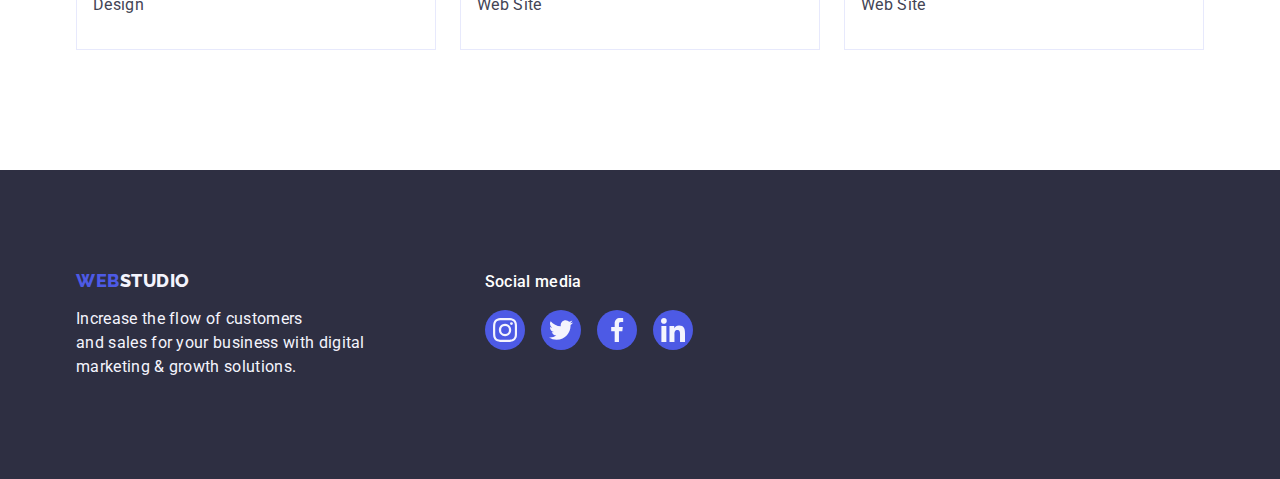
==== commit 8f81c1e4: "ilpukbgjvh" ====
--- a/portfolio.html
+++ b/portfolio.html
@@ -55,7 +55,7 @@
 
           <ul class="portfolio-list card-set list">
             <li class="card-set-item portfolio-item">
-              <a href="" class="link">
+              <a href="" class="portfolio-link link">
                 <div class="portfolio-wrapper">
                   <img src="./images/portfolio/portfolio1.jpg" alt="Banking app" width="360" height="300" />
                   <div class="overlay">
@@ -72,7 +72,7 @@
               </a>
             </li>
             <li class="card-set-item portfolio-item">
-              <a href="" class="link">
+              <a href="" class="portfolio-link link">
                 <div class="portfolio-wrapper">
                   <img src="./images/portfolio/portfolio2.jpg" alt="Cashless payment" width="360" height="300" />
                   <div class="overlay">
@@ -89,7 +89,7 @@
               </a>
             </li>
             <li class="card-set-item portfolio-item">
-              <a href="" class="link">
+              <a href="" class="portfolio-link link">
                 <div class="portfolio-wrapper">
                   <img src="./images/portfolio/portfolio3.jpg" alt="Medidation app" width="360" height="300" />
                   <div class="overlay">
@@ -106,7 +106,7 @@
               </a>
             </li>
             <li class="card-set-item portfolio-item">
-              <a href="" class="link">
+              <a href="" class="portfolio-link link">
                 <div class="portfolio-wrapper">
                   <img src="./images/portfolio/portfolio4.jpg" alt="Taxi service" width="360" height="300" />
                   <div class="overlay">
@@ -123,7 +123,7 @@
               </a>
             </li>
             <li class="card-set-item portfolio-item">
-              <a href="" class="link">
+              <a href="" class="portfolio-link link">
                 <div class="portfolio-wrapper">
                   <img src="./images/portfolio/portfolio5.jpg" alt="Screen illustrations" width="360" height="300" />
                   <div class="overlay">
@@ -140,7 +140,7 @@
               </a>
             </li>
             <li class="card-set-item portfolio-item">
-              <a href="" class="link">
+              <a href="" class="portfolio-link link">
                 <div class="portfolio-wrapper">
                   <img src="./images/portfolio/portfolio6.jpg" alt="Online courses" width="360" height="300" />
                   <div class="overlay">
@@ -157,7 +157,7 @@
               </a>
             </li>
             <li class="card-set-item portfolio-item">
-              <a href="" class="link">
+              <a href="" class="portfolio-link link">
                 <div class="portfolio-wrapper">
                   <img src="./images/portfolio/portfolio7.jpg" alt="Instagram stories" width="360" height="300" />
                   <div class="overlay">
@@ -174,7 +174,7 @@
               </a>
             </li>
             <li class="card-set-item portfolio-item">
-              <a href="" class="link">
+              <a href="" class="portfolio-link link">
                 <div class="portfolio-wrapper">
                   <img src="./images/portfolio/portfolio8.jpg" alt="Organic food" width="360" height="300" />
                   <div class="overlay">
@@ -191,7 +191,7 @@
               </a>
             </li>
             <li class="card-set-item portfolio-item">
-              <a href="" class="link">
+              <a href="" class="portfolio-link link">
                 <div class="portfolio-wrapper">
                   <img src="./images/portfolio/portfolio9.jpg" alt="Fresh coffee" width="360" height="300" />
                   <div class="overlay">
@@ -214,13 +214,48 @@
 
     <!-- Footer -->
     <footer class="footer-section">
-      <div class="container">
-        <a class="web-logo bot-web-logo link" href="./index.html">Web<span class="footer-studio-logo">Studio</span></a>
-        <p class="footer-text">
-          Increase the flow of customers<br />
-          and sales for your business with digital<br />
-          marketing & growth solutions.
-        </p>
+      <div class="container footer-container">
+        <div class="footer-left-box">
+          <a class="web-logo bot-web-logo link" href="./index.html">Web<span class="footer-studio-logo">Studio</span></a>
+          <p class="footer-left-text">
+            Increase the flow of customers<br />
+            and sales for your business with digital<br />
+            marketing & growth solutions.
+          </p>
+        </div>
+        <div class="footer-right-box">
+          <p class="footer-right-text">Social media</p>
+          <ul class="footer-contacts-list card-set list">
+            <li class="footer-contacts-item card-set-item">
+              <a href="" class="footer-contacts-link link" aria-label="Instagram" target="_blank" rel="noopener noreferrer">
+                <svg class="footer-contacts-icon" width="24" height="24">
+                  <use href="./images/icons.svg#icon-inst"></use>
+                </svg>
+              </a>
+            </li>
+            <li class="footer-contacts-item card-set-item">
+              <a href="" class="footer-contacts-link link" aria-label="Twitter" target="_blank" rel="noopener noreferrer">
+                <svg class="footer-contacts-icon" width="24" height="24">
+                  <use href="./images/icons.svg#icon-twit"></use>
+                </svg>
+              </a>
+            </li>
+            <li class="footer-contacts-item card-set-item">
+              <a href="" class="footer-contacts-link link" aria-label="Facebook" target="_blank" rel="noopener noreferrer">
+                <svg class="footer-contacts-icon" width="24" height="24">
+                  <use href="./images/icons.svg#icon-face"></use>
+                </svg>
+              </a>
+            </li>
+            <li class="footer-contacts-item card-set-item">
+              <a href="" class="footer-contacts-link link" aria-label="LinkedIn" target="_blank" rel="noopener noreferrer">
+                <svg class="footer-contacts-icon" width="24" height="24">
+                  <use href="./images/icons.svg#icon-in"></use>
+                </svg>
+              </a>
+            </li>
+          </ul>
+        </div>
       </div>
     </footer>
   </body>
--- a/css/styles.css
+++ b/css/styles.css
@@ -130,6 +130,7 @@
 
 .header {
   border-bottom: 1px solid var(--pf-btn-border-cl);
+  box-shadow: 0px 1px 6px 0px rgba(46, 47, 66, 0.08), 0px 1px 1px 0px rgba(46, 47, 66, 0.16), 0px 2px 1px 0px rgba(46, 47, 66, 0.08);
 }
 
 .header-container {
@@ -212,6 +213,7 @@
   height: 4px;
   background-color: var(--header-ahf-cl);
   border-radius: 2px;
+  bottom: -1px;
 }
 
 /**
@@ -322,8 +324,12 @@
 }
 
 .team-card {
-  padding: 32px 16px;
+  padding: 32px 0;
   background-color: var(--primary-bg-cl);
+}
+
+.team-contacts-list {
+  justify-content: center;
 }
 
 .team-contacts-link {
@@ -333,14 +339,21 @@
 
   border-radius: 50%;
   background-color: var(--hero-btn-bg-cl);
+  width: 100%;
+  height: 100%;
+
+  transition: background-color var(--anim);
+}
+
+.team-contacts-link:active,
+.team-contacts-link:hover,
+.team-contacts-link:focus {
+  background-color: var(--header-ahf-cl);
+}
+
+.team-contacts-item {
   width: 40px;
   height: 40px;
-
-  transition: background-color var(--anim);
-}
-
-.team-contacts-link:hover {
-  background-color: var(--header-ahf-cl);
 }
 
 .team-contacts-icon {
@@ -362,21 +375,24 @@
   display: flex;
   align-items: center;
   justify-content: center;
-
+  color: #8e8f99;
   width: 168px;
   height: 88px;
   border: 1px solid #8e8f99;
   border-radius: 4px;
   flex-shrink: 0;
 
-  transition: border-color var(--anim);
+  transition: border-color var(--anim), color var(--anim);
 }
 
 .customers-icon {
-  fill: #8e8f99;
-}
-
-.customers-link:hover {
+  fill: currentColor;
+}
+
+.customers-link:active,
+.customers-link:hover,
+.customers-link:focus {
+  color: #404BBF;
   border-color: #404BBF;
 }
 
@@ -406,7 +422,7 @@
   border: 1px solid var(--pf-btn-border-cl);
   border-radius: 4px;
 
-  transition: color background-color var(--anim);
+  transition: color background-color border-color box-shadow var(--anim);
 }
 
 .portfolio-btn:active,
@@ -415,6 +431,10 @@
   color: var(--hero-cl);
   background-color: var(--header-ahf-cl);
   border: 1px solid transparent;
+  box-shadow: 0px 3px 1px rgba(0, 0, 0, 0.1),
+    0px 2px 1px rgba(0, 0, 0, 0.08),
+    0px 2px 2px rgba(0, 0, 0, 0.12);
+  ;
 }
 
 .button-list {
@@ -429,12 +449,21 @@
   --indent-horizontal: 48px;
 }
 
+.potfolio-link {
+  display: block;
+  transition: box-shadow var(--anim);
+}
+
+.potfolio-link:hover {
+  box-shadow: 0px 1px 6px rgba(46, 47, 66, 0.08),
+    0px 1px 1px rgba(46, 47, 66, 0.16),
+    0px 2px 1px rgba(46, 47, 66, 0.08);
+}
+
 .portfolio-wrapper {
   position: relative;
   overflow: hidden;
 }
-
-.portfolio-item {}
 
 .potfolio-card {
   padding: 32px 16px;
@@ -481,6 +510,25 @@
   padding-bottom: 100px;
 }
 
+.footer-container {
+  display: flex;
+  align-items: baseline;
+}
+
+.footer-left-box {
+  margin-right: 120px;
+}
+
+.footer-left-text {
+  color: var(--tertiary-cl);
+}
+
+.footer-right-text {
+  color: var(--hero-cl);
+  font-weight: 500;
+  margin-bottom: 16px;
+}
+
 .footer-studio-logo {
   color: var(--tertiary-cl);
   /* display: inline-block;
@@ -493,19 +541,15 @@
   margin-bottom: 16px;
 }
 
-.footer-left-text {
-  color: var(--tertiary-cl);
-  padding-right: 120px;
-}
-
-.footer-right-text {
-  color: var(--hero-cl);
-  font-weight: 500;
-  padding-bottom: 16px;
-}
-
-.footer-container {
-  display: flex;
+.footer-contacts-list {
+  /* bot req */
+  gap: 16px;
+  --indent-vertical: 16px
+}
+
+.footer-contacts-item {
+  width: 40px;
+  height: 40px;
 }
 
 .footer-contacts-link {
@@ -515,18 +559,20 @@
 
   border-radius: 50%;
   background-color: var(--hero-btn-bg-cl);
-  width: 40px;
-  height: 40px;
+  width: 100%;
+  height: 100%;
 
   transition: background-color var(--anim);
 }
 
-.footer-contacts-link:hover {
+.footer-contacts-link:active,
+.footer-contacts-link:hover,
+.footer-contacts-link:focus {
   background-color: #31D0AA;
 }
 
 .footer-contacts-icon {
-  fill: var(--hero-cl);
+  fill: var(--tertiary-cl);
 }
 
 /**
@@ -543,7 +589,7 @@
   height: 100%;
   background-color: rgba(46, 47, 66, 0.40);
 
-  transition: opacity 250ms ease-out, visibility 250ms ease-out;
+  transition: opacity var(--anim), visibility var(--anim);
 }
 
 .backdrop.is-hidden {
@@ -556,16 +602,16 @@
   position: absolute;
   top: 50%;
   left: 50%;
-  transform: translateX(-50%) translateY(-50%);
+  transform: translate(-50%, -50%) scale(1);
 
   width: 408px;
-  height: 584px;
+  min-height: 584px;
   flex-shrink: 0;
   border-radius: 4px;
   background-color: var(--dairy, #FCFCFC);
   box-shadow: 0px 2px 1px 0px rgba(0, 0, 0, 0.20), 0px 1px 3px 0px rgba(0, 0, 0, 0.12), 0px 1px 1px 0px rgba(0, 0, 0, 0.14);
 
-  transition: opacity 300ms ease-out 250ms, transform 300ms ease-out 250ms;
+  transition: transform var(--anim);
 }
 
 .backdrop.is-hidden .modal {
@@ -585,14 +631,25 @@
   width: 24px;
   height: 24px;
   flex-shrink: 0;
-  border-radius: 24px;
+  border-radius: 50%;
   border: 1px solid rgba(0, 0, 0, 0.10);
   background: var(--cornflower, #E7E9FC);
   padding: 0;
-}
+
+  transition: background-color var(--anim), border var(--anim);
+}
+
+.modal-btn:hover,
+.modal-btn:focus {
+  background-color: #404bbf;
+  border: none;
+  fill: #ffffff;
+}
+
 
 .modal-icon {
   stroke: #2E2F42;
+  transition: fill var(--anim);
 }
 
 
